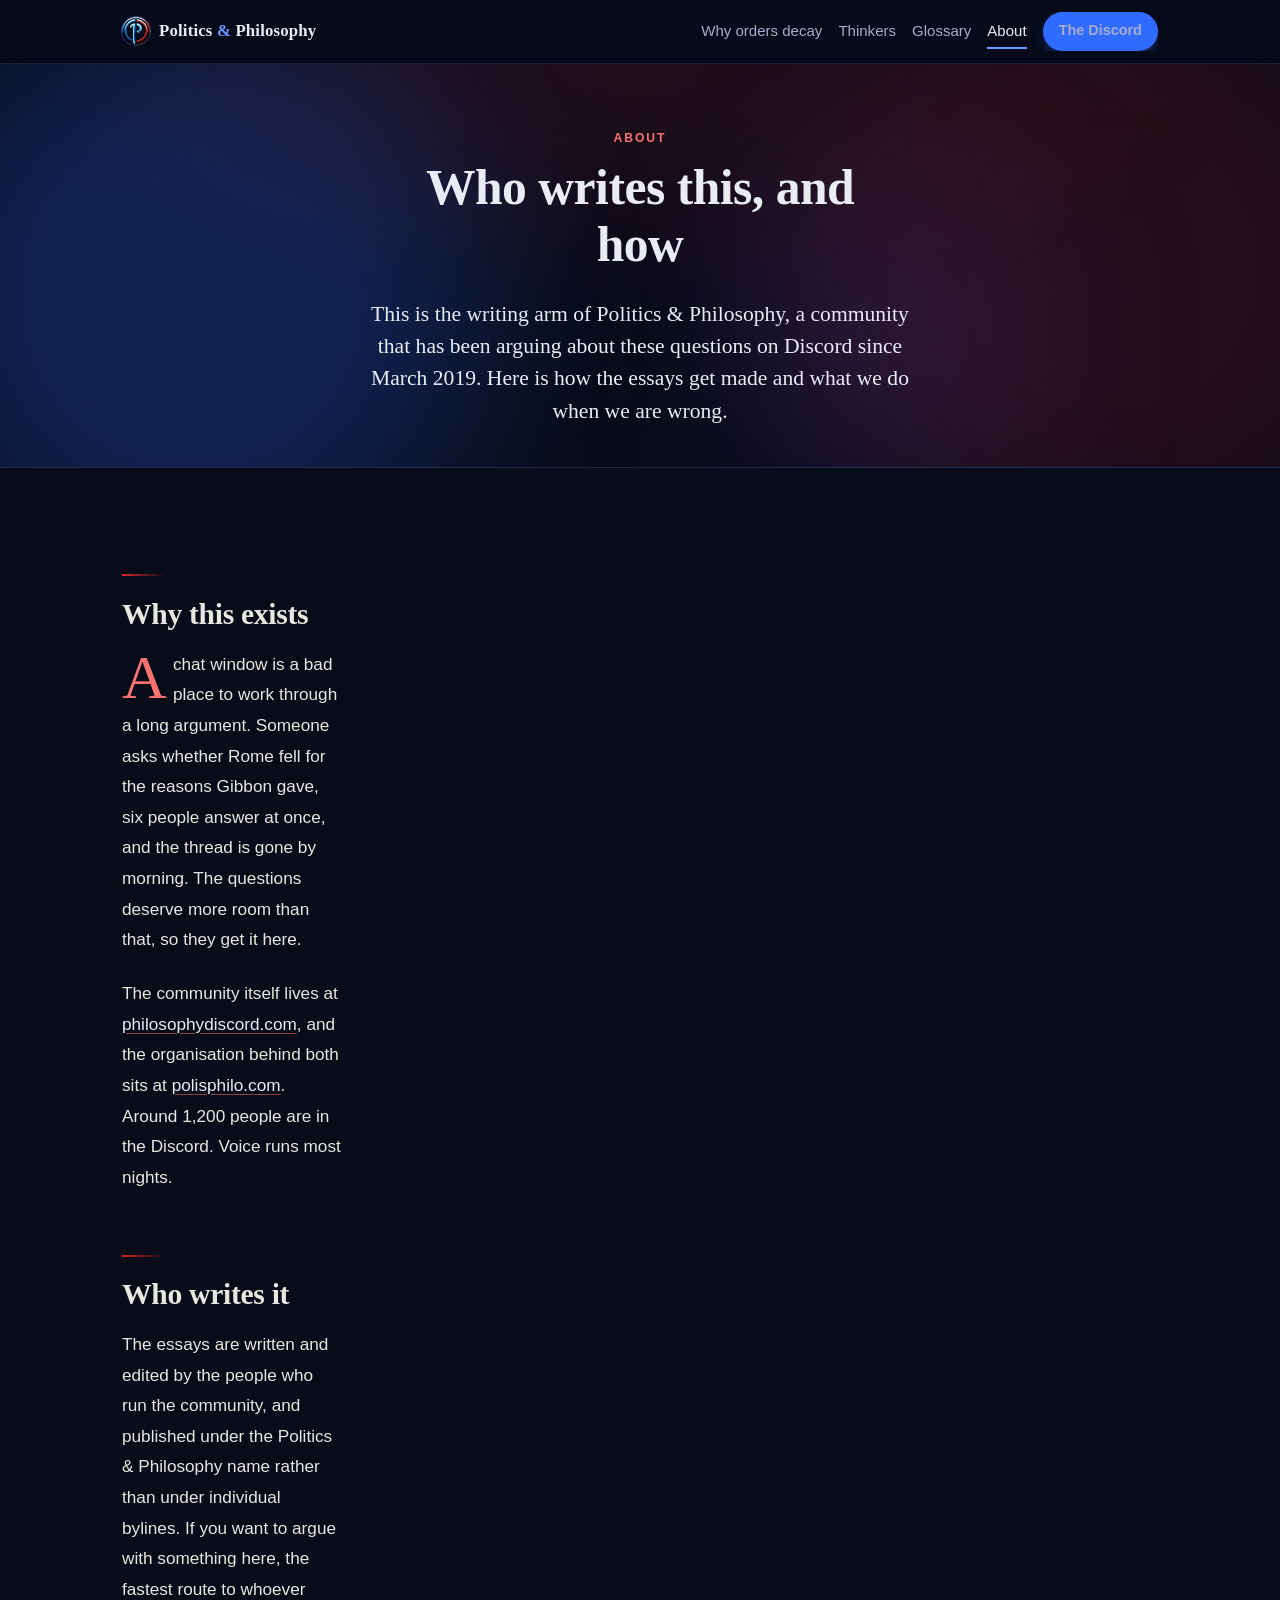
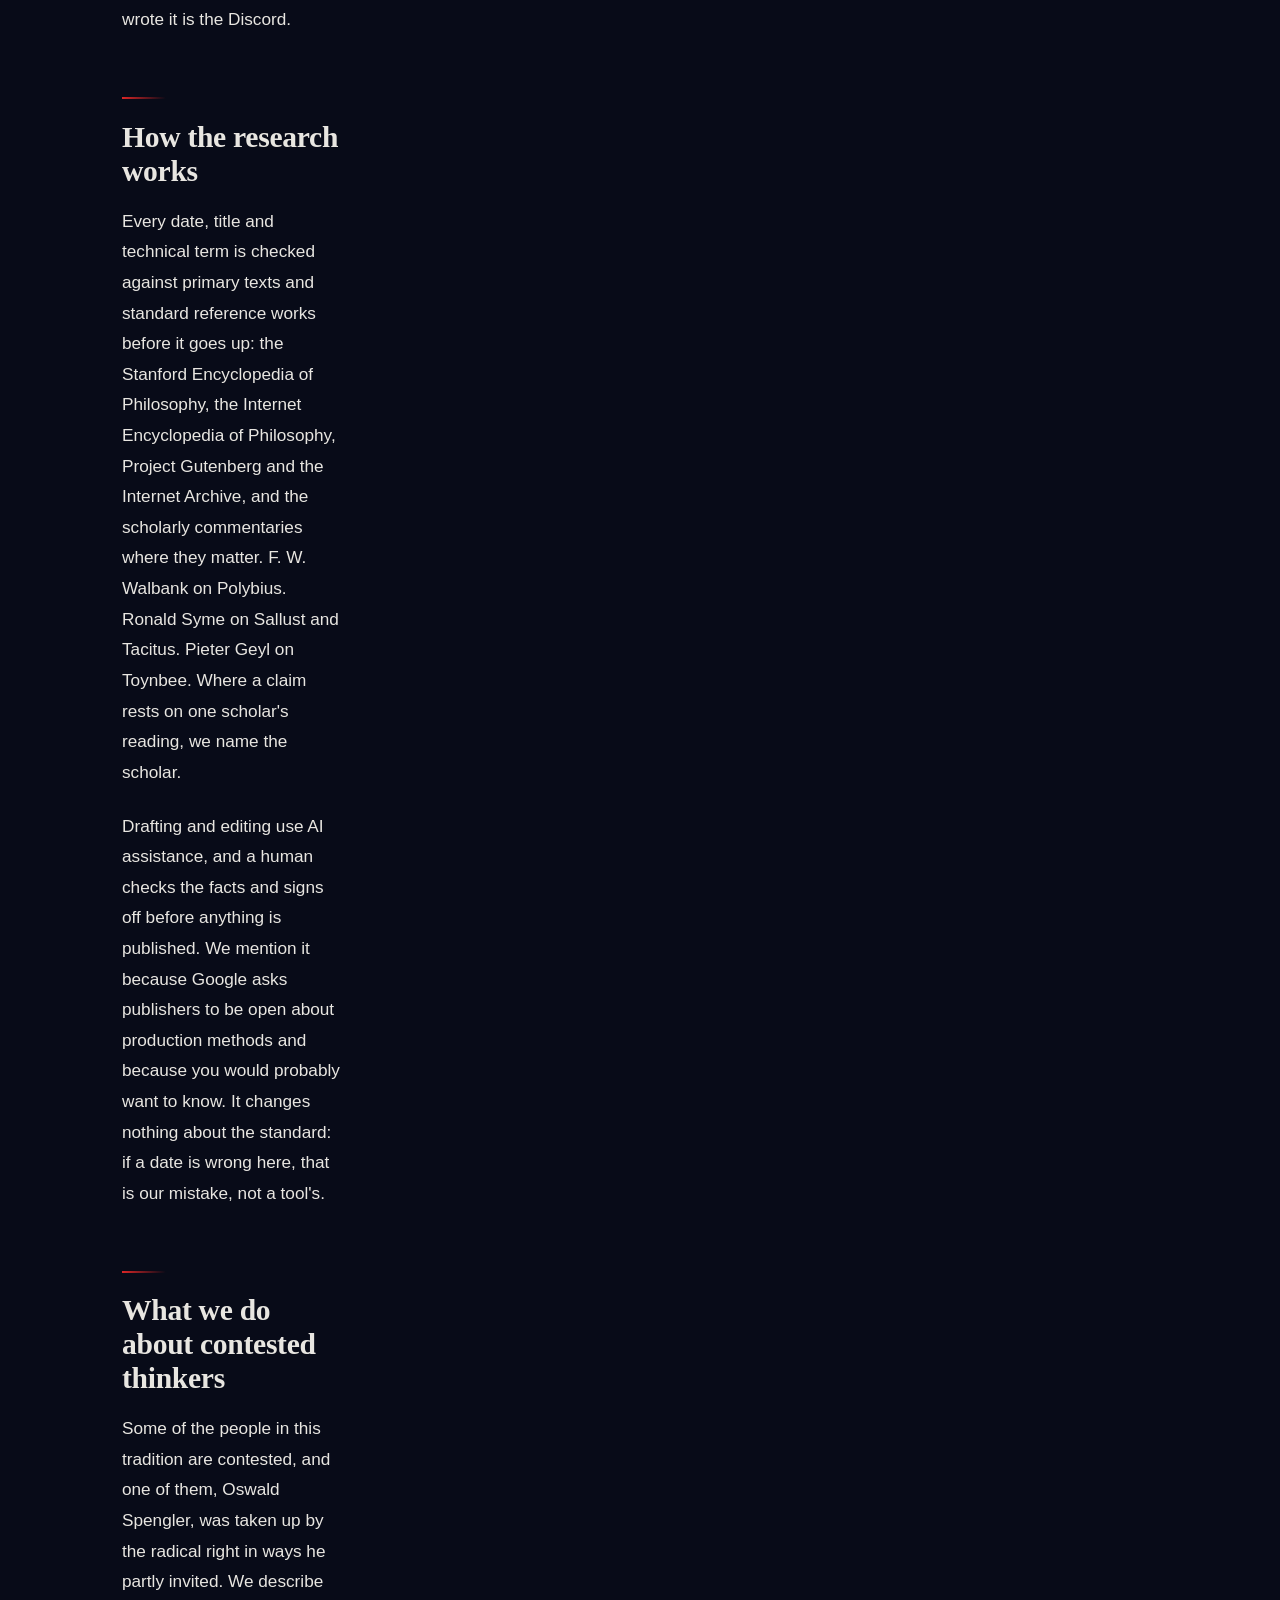
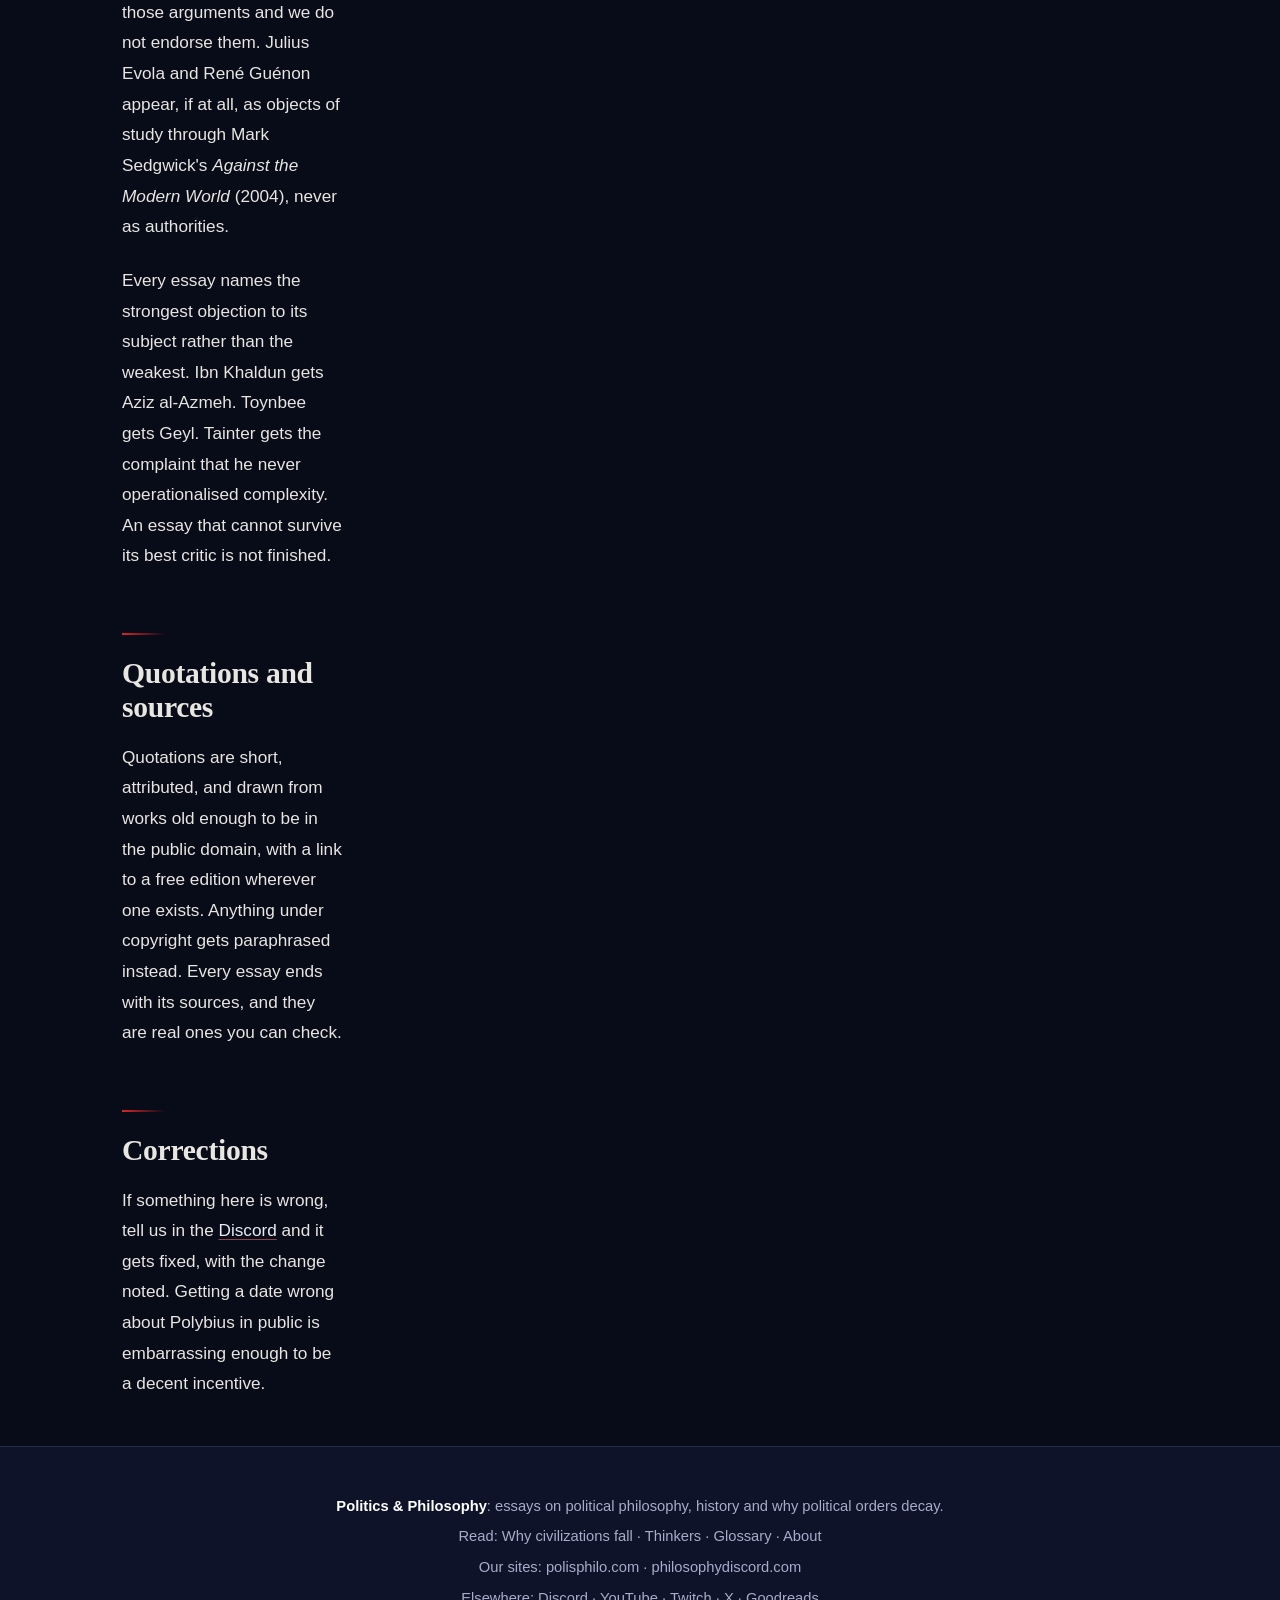
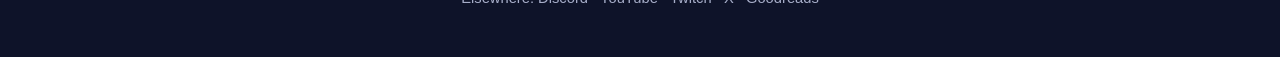
==== about/index.html @ 43c69aaf "The publication: essays on why political orders decay politicsphilosophy.com becomes the authority s" ====
<!doctype html>
<html lang="en">
<head>
<meta charset="utf-8">
<meta name="viewport" content="width=device-width, initial-scale=1">
<meta name="robots" content="index,follow,max-image-preview:large,max-snippet:-1">
<meta name="theme-color" content="#080b18">

<link rel="canonical" href="https://politicsphilosophy.com/about/">

<title>About Politics &amp; Philosophy</title>
<meta name="description" content="Who writes this, how the essays are researched and checked, and what we do when a thinker is contested. The publication arm of a Discord community running since 2019.">

<meta property="og:type" content="website">
<meta property="og:site_name" content="Politics &amp; Philosophy">
<meta property="og:url" content="https://politicsphilosophy.com/about/">
<meta property="og:title" content="About Politics &amp; Philosophy">
<meta property="og:description" content="Who writes this, how the essays are researched and checked, and what we do when a thinker is contested. The publication arm of a Discord community running since 2019.">
<meta property="og:image" content="https://politicsphilosophy.com/og.png">
<meta property="og:image:width" content="1200">
<meta property="og:image:height" content="630">
<meta name="twitter:card" content="summary_large_image">
<meta name="twitter:site" content="@polisphilo">
<meta name="twitter:title" content="About Politics &amp; Philosophy">
<meta name="twitter:description" content="Who writes this, how the essays are researched and checked, and what we do when a thinker is contested. The publication arm of a Discord community running since 2019.">
<meta name="twitter:image" content="https://politicsphilosophy.com/og.png">

<link rel="icon" href="/favicon.png" type="image/png">
<link rel="stylesheet" href="/style.css">
<script>document.documentElement.className += ' js';</script>
<script src="/app.js" defer></script>

<script type="application/ld+json">
{
 "@context": "https://schema.org",
 "@graph": [
  {
   "@type": "WebPage",
   "@id": "https://politicsphilosophy.com/about/#page",
   "headline": "About Politics &amp; Philosophy",
   "description": "Who writes this, how the essays are researched and checked, and what we do when a thinker is contested. The publication arm of a Discord community running since 2019.",
   "datePublished": "2026-08-13",
   "dateModified": "2026-08-13",
   "inLanguage": "en",
   "isPartOf": {
    "@id": "https://politicsphilosophy.com/#website"
   },
   "publisher": {
    "@id": "https://polisphilo.com/#org"
   },
   "author": {
    "@id": "https://polisphilo.com/#org"
   },
   "mainEntityOfPage": "https://politicsphilosophy.com/about/"
  },
  {
   "@type": "WebSite",
   "@id": "https://politicsphilosophy.com/#website",
   "name": "Politics & Philosophy",
   "url": "https://politicsphilosophy.com/",
   "inLanguage": "en",
   "publisher": {
    "@id": "https://polisphilo.com/#org"
   }
  }
 ]
}
</script>
</head>
<body>
<nav class="topbar">
  <div class="topbar-in">
    <a class="brand" href="/"><img src="/mark.png" alt="" width="28" height="28"> <span>Politics <em>&amp;</em> Philosophy</span></a>
    <div class="site-links">
      <a href="/why-civilizations-fall/">Why orders decay</a>
      <a href="/thinkers/">Thinkers</a>
      <a href="/glossary/">Glossary</a>
      <a href="/about/" aria-current="page">About</a>
      <a class="btn btn-sm" href="https://philosophydiscord.com/" rel="noopener">The Discord</a>
    </div>
  </div>
  <span class="progress"></span>
</nav>
<header class="masthead">
  <div class="aurora" aria-hidden="true"><i></i><i></i><i></i></div>
  <span class="kicker">About</span>
  <h1>Who writes this, and how</h1>
  <p class="standfirst">This is the writing arm of Politics &amp; Philosophy, a community that has been arguing about these questions on Discord since March 2019. Here is how the essays get made and what we do when we are wrong.</p>
</header>

<main>
  <div class="essay-wrap">
    <article class="prose">
      <h2 id="why">Why this exists</h2>
      <p>A chat window is a bad place to work through a long argument. Someone asks whether Rome fell for the
      reasons Gibbon gave, six people answer at once, and the thread is gone by morning. The questions deserve
      more room than that, so they get it here.</p>

      <p>The community itself lives at <a href="https://philosophydiscord.com/">philosophydiscord.com</a>, and
      the organisation behind both sits at <a href="https://polisphilo.com/">polisphilo.com</a>. Around 1,200
      people are in the Discord. Voice runs most nights.</p>

      <h2 id="who">Who writes it</h2>
      <p>The essays are written and edited by the people who run the community, and published under the
      Politics &amp; Philosophy name rather than under individual bylines. If you want to argue with something
      here, the fastest route to whoever wrote it is the Discord.</p>

      <h2 id="how">How the research works</h2>
      <p>Every date, title and technical term is checked against primary texts and standard reference works
      before it goes up: the Stanford Encyclopedia of Philosophy, the Internet Encyclopedia of Philosophy,
      Project Gutenberg and the Internet Archive, and the scholarly commentaries where they matter. F. W.
      Walbank on Polybius. Ronald Syme on Sallust and Tacitus. Pieter Geyl on Toynbee. Where a claim rests on
      one scholar's reading, we name the scholar.</p>

      <p>Drafting and editing use AI assistance, and a human checks the facts and signs off before anything is
      published. We mention it because Google asks publishers to be open about production methods and because
      you would probably want to know. It changes nothing about the standard: if a date is wrong here, that is
      our mistake, not a tool's.</p>

      <h2 id="standards">What we do about contested thinkers</h2>
      <p>Some of the people in this tradition are contested, and one of them, Oswald Spengler, was taken up by
      the radical right in ways he partly invited. We describe those arguments and we do not endorse them.
      Julius Evola and René Guénon appear, if at all, as objects of study through Mark Sedgwick's
      <em>Against the Modern World</em> (2004), never as authorities.</p>

      <p>Every essay names the strongest objection to its subject rather than the weakest. Ibn Khaldun gets
      Aziz al-Azmeh. Toynbee gets Geyl. Tainter gets the complaint that he never operationalised complexity.
      An essay that cannot survive its best critic is not finished.</p>

      <h2 id="quotes">Quotations and sources</h2>
      <p>Quotations are short, attributed, and drawn from works old enough to be in the public domain, with a
      link to a free edition wherever one exists. Anything under copyright gets paraphrased instead. Every
      essay ends with its sources, and they are real ones you can check.</p>

      <h2 id="corrections">Corrections</h2>
      <p>If something here is wrong, tell us in the <a href="https://discord.gg/RZgT4HBjCR" rel="noopener">Discord</a>
      and it gets fixed, with the change noted. Getting a date wrong about Polybius in public is embarrassing
      enough to be a decent incentive.</p>
    </article>
  </div>
</main>

<footer class="foot">
  <p><strong>Politics &amp; Philosophy</strong>: essays on political philosophy, history and why political orders decay.</p>
  <p>Read: <a href="/why-civilizations-fall/">Why civilizations fall</a> ·
     <a href="/thinkers/">Thinkers</a> ·
     <a href="/glossary/">Glossary</a> ·
     <a href="/about/">About</a></p>
  <p>Our sites: <a href="https://polisphilo.com/">polisphilo.com</a> ·
     <a href="https://philosophydiscord.com/">philosophydiscord.com</a></p>
  <p>Elsewhere: <a href="https://discord.gg/RZgT4HBjCR" rel="noopener">Discord</a> ·
     <a href="https://www.youtube.com/@polisphilo" rel="noopener">YouTube</a> ·
     <a href="https://www.twitch.tv/polisphilo" rel="noopener">Twitch</a> ·
     <a href="https://x.com/polisphilo" rel="noopener">X</a> ·
     <a href="https://www.goodreads.com/group/show/7275049-politics-philosophy-book-club" rel="noopener">Goodreads</a></p>
</footer>

</body>
</html>
---- style.css ----
/* Politics & Philosophy — polisphilo.com */

:root{
  --bg:#080b18; --bg2:#0b0e1a; --panel:#121734; --panel2:#0e1329; --ink:#e9ecf5; --muted:#a6adc8;
  --blue:#2f6bff; --blue2:#1e40af; --blue-lit:#6f9bff; --red:#dc2626; --red2:#a01818;
  --violet:#8b5cf6; --green:#22c55e;
  --line:#232a4d; --line2:#2e3766; --radius:14px; --max:1080px;
  --serif:"Iowan Old Style","Palatino Linotype",Palatino,Georgia,"Times New Roman",serif;
  --sans:-apple-system,BlinkMacSystemFont,"Segoe UI",Roboto,Helvetica,Arial,sans-serif;
  font-synthesis:none;
}
*{box-sizing:border-box}
html{scroll-behavior:smooth; scroll-padding-top:84px}
body{
  margin:0; background:var(--bg); color:var(--ink);
  font:16px/1.65 var(--sans); -webkit-font-smoothing:antialiased; overflow-x:hidden;
}
h1,h2,h3{line-height:1.15; letter-spacing:-.02em; margin:0 0 .5em}
h1,h2{font-family:var(--serif); letter-spacing:-.01em}
h1{font-size:clamp(2.4rem,6.4vw,4rem)}
h2{font-size:clamp(1.65rem,3.6vw,2.35rem); margin-bottom:.55em}
h3{font-size:1.15rem}
p{margin:0 0 1em}
a{color:var(--blue-lit); text-decoration:none}
a:hover{text-decoration:underline}
strong{color:#fff}
img{max-width:100%; height:auto}
::selection{background:rgba(47,107,255,.4); color:#fff}
:focus-visible{outline:2px solid var(--blue-lit); outline-offset:3px; border-radius:6px}

/* ---------- buttons ---------- */
.btn{
  position:relative; display:inline-block; background:var(--blue); color:#fff; font-weight:600;
  padding:.7em 1.3em; border-radius:999px; border:1px solid transparent; overflow:hidden;
  transition:transform .18s cubic-bezier(.2,.8,.3,1), background .18s, box-shadow .18s;
  box-shadow:0 6px 18px -8px rgba(47,107,255,.9);
}
.btn:hover{background:var(--blue2); text-decoration:none; transform:translateY(-2px); box-shadow:0 12px 26px -10px rgba(47,107,255,.95)}
.btn:active{transform:translateY(0)}
.btn::after{
  content:""; position:absolute; inset:0; pointer-events:none;
  background:linear-gradient(105deg,transparent 35%,rgba(255,255,255,.35) 50%,transparent 65%);
  transform:translateX(-120%);
}
.btn:hover::after{animation:sweep .7s ease}
@keyframes sweep{to{transform:translateX(120%)}}
.btn-lg{padding:.9em 1.9em; font-size:1.05rem}
.btn-sm{padding:.45em 1.05em; font-size:.9rem}
.btn-ghost{background:transparent; border-color:var(--line2); color:var(--ink); box-shadow:none}
.btn-ghost:hover{background:rgba(47,107,255,.12); border-color:var(--blue); box-shadow:none}

.invite{font-family:ui-monospace,SFMono-Regular,Menlo,monospace; font-size:.95em; border-bottom:1px dashed rgba(111,155,255,.5)}
.invite:hover{text-decoration:none; border-bottom-style:solid}

/* ---------- top bar ---------- */
.topbar{
  position:sticky; top:0; z-index:60; background:rgba(8,11,24,.72);
  backdrop-filter:saturate(160%) blur(14px); -webkit-backdrop-filter:saturate(160%) blur(14px);
  border-bottom:1px solid rgba(35,42,77,.7);
}
.topbar-in{max-width:var(--max); margin:0 auto; padding:12px 22px; display:flex; align-items:center; gap:18px; justify-content:space-between}
.brand{display:inline-flex; align-items:center; gap:9px; font-weight:700; color:var(--ink); font-family:var(--serif); font-size:1.05rem; letter-spacing:.01em; white-space:nowrap}
.brand:hover{text-decoration:none}
.brand img{border-radius:50%; box-shadow:0 0 0 1px rgba(111,155,255,.35)}
.brand em{font-style:normal; color:var(--blue-lit)}
.site-links{display:flex; gap:16px; align-items:center; font-size:.94rem; overflow-x:auto; scrollbar-width:none}
.site-links::-webkit-scrollbar{display:none}
.site-links > *{flex:0 0 auto}
.site-links a{color:var(--muted); white-space:nowrap; position:relative}
.site-links a:not(.btn):after{
  content:""; position:absolute; left:0; right:0; bottom:-5px; height:1.5px; background:var(--blue-lit);
  transform:scaleX(0); transform-origin:left; transition:transform .22s ease;
}
.site-links a:not(.btn):hover{color:var(--ink); text-decoration:none}
.site-links a:not(.btn):hover:after,.site-links a[aria-current]:after{transform:scaleX(1)}
.site-links a[aria-current]{color:var(--ink)}
.progress{position:absolute; left:0; bottom:-1px; height:2px; width:0; background:linear-gradient(90deg,var(--blue),var(--violet)); transition:width .1s linear}

/* ---------- hero ---------- */
.hero{position:relative; isolation:isolate; overflow:hidden; border-bottom:1px solid var(--line)}
.hero::before{
  content:""; position:absolute; inset:0; z-index:-2;
  background:linear-gradient(rgba(8,11,24,.82),rgba(8,11,24,.95)), url('/hero-bg.jpg') center 32%/cover no-repeat, var(--panel2);
}
.hero::after{
  content:""; position:absolute; inset:0; z-index:-1; pointer-events:none;
  background:
    radial-gradient(60% 50% at 50% 0%, rgba(47,107,255,.18), transparent 70%),
    linear-gradient(transparent 60%, var(--bg));
}
.aurora{position:absolute; inset:0; z-index:-1; overflow:hidden; pointer-events:none}
.aurora i{
  position:absolute; display:block; width:46vw; height:46vw; max-width:640px; max-height:640px;
  border-radius:50%; filter:blur(90px); opacity:.5; will-change:transform;
}
.aurora i:nth-child(1){background:rgba(47,107,255,.5); top:-16%; left:-8%; animation:drift1 22s ease-in-out infinite alternate}
.aurora i:nth-child(2){background:rgba(220,38,38,.28); bottom:-24%; right:-10%; animation:drift2 26s ease-in-out infinite alternate}
.aurora i:nth-child(3){background:rgba(139,92,246,.28); top:24%; right:18%; width:26vw; height:26vw; animation:drift3 19s ease-in-out infinite alternate}
@keyframes drift1{to{transform:translate3d(14vw,8vh,0) scale(1.15)}}
@keyframes drift2{to{transform:translate3d(-12vw,-9vh,0) scale(1.2)}}
@keyframes drift3{to{transform:translate3d(-8vw,10vh,0) scale(.85)}}

.hero-inner{position:relative; max-width:var(--max); margin:0 auto; padding:76px 22px 68px; text-align:center}
.eyebrow{
  display:inline-flex; align-items:center; gap:9px; font-size:.78rem; font-weight:700; letter-spacing:.14em;
  text-transform:uppercase; color:var(--muted); background:rgba(18,23,52,.7); border:1px solid var(--line2);
  padding:.5em 1em; border-radius:999px; margin-bottom:22px;
}
.eyebrow .dot{width:8px; height:8px; border-radius:50%; background:var(--green); box-shadow:0 0 0 0 rgba(34,197,94,.6); animation:pulse 2.4s infinite}
@keyframes pulse{70%{box-shadow:0 0 0 9px rgba(34,197,94,0)} 100%{box-shadow:0 0 0 0 rgba(34,197,94,0)}}
h1 .grad{
  background:linear-gradient(100deg,#6f9bff,#a78bfa 55%,#6f9bff);
  -webkit-background-clip:text; background-clip:text; color:transparent;
}
.lede{font-size:clamp(1.05rem,2.1vw,1.3rem); color:var(--muted); max-width:58ch; margin:0 auto 1.5em}
.lede strong{color:#fff}
.cta-row{display:flex; gap:12px; justify-content:center; flex-wrap:wrap}
.microcopy{margin-top:18px; color:var(--muted); font-size:.9rem}

/* rotating topic */
.rot{display:inline-grid; vertical-align:bottom; text-align:left}
.rot span{grid-area:1/1; color:#fff; font-weight:600; opacity:0; transform:translateY(.45em); transition:opacity .4s, transform .4s}
/* until the script takes over (no JS, or reduced motion) the first word stands in as static text */
.rot:not(.live) span:first-child,.rot span.on{opacity:1; transform:none}
.rot span.out{opacity:0; transform:translateY(-.45em)}

/* stats */
.stats{display:flex; flex-wrap:wrap; justify-content:center; gap:10px; margin:30px auto 0; max-width:760px}
.stat{
  flex:1 1 150px; background:rgba(18,23,52,.55); border:1px solid var(--line); border-radius:var(--radius);
  padding:14px 16px; backdrop-filter:blur(6px); transition:border-color .2s, transform .2s;
}
.stat:hover{border-color:var(--line2); transform:translateY(-2px)}
.stat b{display:block; font-family:var(--serif); font-size:1.6rem; line-height:1.1; color:#fff}
.stat span{font-size:.82rem; color:var(--muted); letter-spacing:.02em}

/* ---------- keyword ticker ---------- */
.ticker{border-bottom:1px solid var(--line); background:var(--panel2); overflow:hidden; -webkit-mask-image:linear-gradient(90deg,transparent,#000 8%,#000 92%,transparent); mask-image:linear-gradient(90deg,transparent,#000 8%,#000 92%,transparent)}
.ticker-track{display:flex; width:max-content; animation:marquee 42s linear infinite}
.ticker:hover .ticker-track{animation-play-state:paused}
.ticker-track ul{display:flex; gap:28px; list-style:none; margin:0; padding:12px 14px}
.ticker-track li{color:var(--muted); font-size:.86rem; letter-spacing:.06em; text-transform:uppercase; white-space:nowrap}
.ticker-track li::before{content:"◆"; color:var(--blue); margin-right:10px; font-size:.6em; vertical-align:middle}
@keyframes marquee{to{transform:translateX(-50%)}}

/* ---------- bands ---------- */
.band{position:relative; max-width:var(--max); margin:0 auto; padding:72px 22px}
.band.alt{background:var(--panel2); max-width:none; border-block:1px solid var(--line)}
.band.alt > *{max-width:var(--max); margin-left:auto; margin-right:auto}
.band p{color:var(--muted); max-width:68ch}
.band p strong{color:#fff}
.band-head{max-width:64ch}
.kicker{display:block; font-size:.76rem; font-weight:700; letter-spacing:.16em; text-transform:uppercase; color:var(--blue-lit); margin-bottom:.9em}
.lead-sm{font-size:1.05rem}

/* ---------- cards ---------- */
.grid{display:grid; grid-template-columns:repeat(auto-fit,minmax(240px,1fr)); gap:16px; margin-top:8px}
@media (min-width:860px){.grid{grid-template-columns:repeat(3,minmax(0,1fr))}}
.card{
  position:relative; background:var(--panel); border:1px solid var(--line); border-radius:var(--radius);
  padding:20px; overflow:hidden; transition:transform .25s cubic-bezier(.2,.8,.3,1), border-color .25s;
}
.card::before{
  content:""; position:absolute; inset:0; opacity:0; transition:opacity .3s; pointer-events:none;
  background:radial-gradient(340px circle at var(--mx,50%) var(--my,0%), rgba(47,107,255,.16), transparent 62%);
}
.card:hover{transform:translateY(-4px); border-color:var(--line2)}
.card:hover::before{opacity:1}
.card h3{margin-bottom:.3em}
.card h3 a{color:#fff}
.card p{margin:0; font-size:.95rem; color:var(--muted)}
.card .ic{font-size:1.3rem; display:block; margin-bottom:.4em; filter:saturate(1.1)}

/* ---------- checks ---------- */
.checks{list-style:none; padding:0; margin:0 0 1.6em; max-width:80ch}
.checks li{position:relative; padding:12px 0 12px 36px; color:var(--muted); border-bottom:1px solid var(--line)}
.checks li:before{
  content:"✓"; position:absolute; left:0; top:10px; color:var(--green); font-weight:700;
  width:22px; height:22px; line-height:22px; text-align:center; font-size:.8rem;
  border-radius:50%; background:rgba(34,197,94,.12); border:1px solid rgba(34,197,94,.3);
}
.checks strong{color:#fff}

/* ---------- room commands ---------- */
.split{display:grid; grid-template-columns:minmax(0,1fr) minmax(0,1.05fr); gap:44px; align-items:center}
.split.tight{grid-template-columns:minmax(0,1.3fr) minmax(0,1fr); gap:40px}

/* pull quote */
.quote{
  position:relative; margin:0; padding:30px 28px 24px; border-radius:var(--radius);
  background:linear-gradient(180deg,rgba(18,23,52,.75),rgba(11,14,26,.75));
  border:1px solid var(--line); border-left:3px solid var(--blue);
}
.quote::before{
  content:"\201C"; position:absolute; top:-6px; left:14px; font-family:var(--serif);
  font-size:5rem; line-height:1; color:rgba(111,155,255,.22);
}
.quote blockquote{margin:0 0 .7em; font-family:var(--serif); font-size:1.24rem; line-height:1.45; color:#fff}
.quote figcaption{font-size:.88rem; color:var(--muted)}
.quote cite{font-style:italic}
.feature{display:flex; gap:14px; align-items:flex-start; margin-bottom:18px}
.feature img{width:44px; height:44px; border-radius:50%; flex:none}
.feature h3{font-size:1rem; margin:0 0 .15em; color:var(--blue-lit)}
.feature p{margin:0; font-size:.93rem; color:var(--muted)}

.panel{
  background:linear-gradient(180deg,rgba(18,23,52,.6),rgba(8,11,24,.6));
  border:1px solid var(--line2); border-radius:22px; padding:22px;
  box-shadow:0 30px 70px -40px rgba(47,107,255,.6);
}
.chipgrid{display:grid; grid-template-columns:repeat(3,minmax(0,1fr)); gap:12px}
.chip{
  display:flex; align-items:center; gap:10px; padding:14px 14px; border-radius:12px; font-weight:600;
  color:#fff; font-size:.98rem; background:linear-gradient(180deg,#2c56d8,#1e3fae); border:1px solid rgba(255,255,255,.08);
  box-shadow:0 10px 22px -14px rgba(0,0,0,.9); transition:transform .2s cubic-bezier(.2,.8,.3,1), box-shadow .2s, filter .2s;
}
.chip.hot{background:linear-gradient(180deg,#cf2b2b,#951616)}
.chip:hover{transform:translateY(-3px) scale(1.02); filter:brightness(1.12); box-shadow:0 16px 30px -16px rgba(0,0,0,1)}
.chip .g{font-size:1.15rem; line-height:1}
.chip .s{opacity:.55; font-weight:400}

/* ---------- forum threads ---------- */
.threads{list-style:none; margin:26px 0 0; padding:0; display:grid; gap:12px}
.thread{
  display:flex; gap:16px; align-items:center; background:rgba(18,23,52,.5); border:1px solid var(--line);
  border-radius:var(--radius); padding:16px 18px; transition:transform .22s cubic-bezier(.2,.8,.3,1), border-color .22s, background .22s;
}
.thread:hover{transform:translateX(5px); border-color:rgba(139,92,246,.55); background:rgba(24,20,56,.6)}
.thread img{width:56px; height:56px; border-radius:50%; flex:none}
.thread .tag{
  display:inline-block; font-size:.7rem; letter-spacing:.06em; text-transform:uppercase; color:#c4b5fd;
  background:rgba(139,92,246,.14); border:1px solid rgba(139,92,246,.34); padding:.25em .7em; border-radius:999px; margin-bottom:.45em;
}
.thread h3{font-family:var(--serif); font-size:1.12rem; margin:0 0 .2em; color:#fff; font-weight:600}
.thread p{margin:0; font-size:.9rem; color:var(--muted)}
.forum-cta{
  display:flex; flex-wrap:wrap; gap:16px; align-items:center; justify-content:space-between;
  margin-top:16px; padding:18px 20px; border-radius:var(--radius);
  background:linear-gradient(100deg,rgba(139,92,246,.16),rgba(47,107,255,.12)); border:1px solid rgba(139,92,246,.3);
}
.forum-cta p{margin:0; color:var(--ink); font-weight:600}
.forum-cta small{display:block; font-weight:400; color:var(--muted)}

/* ---------- widget ---------- */
.widget-wrap{display:flex; justify-content:center; min-height:500px; margin:1.5rem 0}
.widget-wrap iframe{max-width:100%; border:0; border-radius:16px; box-shadow:0 30px 70px -40px rgba(47,107,255,.8)}

/* ---------- server directory ---------- */
.servers{list-style:none; counter-reset:s; padding:0; margin:10px 0 0}
.server{
  counter-increment:s; display:flex; gap:16px; align-items:center; justify-content:space-between;
  background:var(--panel); border:1px solid var(--line); border-radius:var(--radius);
  padding:18px 20px; margin-bottom:12px;
}
.server::before{content:counter(s); font-weight:700; color:var(--muted); min-width:1.4em; font-family:var(--serif)}
.server > div{flex:1 1 auto}
.server.featured{border-color:var(--blue); box-shadow:0 0 0 1px rgba(47,107,255,.35), 0 24px 60px -40px rgba(47,107,255,.9)}
.server h3{margin:0 0 .2em}
.server p{margin:0; font-size:.92rem; color:var(--muted)}
.tag{background:var(--blue); color:#fff; font-size:.7rem; padding:.2em .6em; border-radius:999px; vertical-align:middle; margin-left:6px}

/* ---------- faq ---------- */
details{border:1px solid var(--line); border-radius:12px; padding:0 18px; margin-bottom:10px; background:var(--panel); transition:border-color .2s, background .2s}
details:hover{border-color:var(--line2)}
details[open]{background:rgba(18,23,52,.85); border-color:rgba(47,107,255,.45)}
summary{cursor:pointer; font-weight:600; padding:15px 0; list-style:none; display:flex; gap:12px; align-items:baseline}
summary::-webkit-details-marker{display:none}
summary:before{content:"+"; color:var(--blue-lit); font-weight:700; transition:transform .2s; display:inline-block}
details[open] summary:before{content:"+"; transform:rotate(45deg)}
details p{color:var(--muted); margin:0 0 15px}

/* ---------- footer ---------- */
.foot{border-top:1px solid var(--line); background:var(--panel2); text-align:center; padding:40px 22px; color:var(--muted); font-size:.92rem}
.foot p{margin:.45em 0}
.foot a{color:var(--muted)}
.foot a:hover{color:var(--ink)}
.foot .invite{color:var(--blue-lit)}

/* ---------- article pages ---------- */
.page-hero .hero-inner{padding:44px 22px 50px}
.page-hero h1{font-size:clamp(1.9rem,4.4vw,2.7rem)}
.article{max-width:760px; margin:0 auto; padding:48px 22px 20px}
.article p{color:var(--muted)}
.article p strong{color:#fff}
.article h2{margin-top:1.8em; font-size:clamp(1.4rem,3vw,1.9rem)}
.article h3{margin-top:1.3em}
.article ul,.article ol{color:var(--muted); padding-left:1.3em; margin:0 0 1.2em}
.article li{margin-bottom:.55em}
.article blockquote{border-left:3px solid var(--blue); margin:1.4em 0; padding:.4em 0 .4em 20px; font-style:italic; color:var(--ink)}
.article blockquote p{color:var(--ink); margin:0}

/* ---------- scroll reveal (only when JS is on) ---------- */
.js [data-reveal]{opacity:0; transform:translateY(20px); transition:opacity .7s cubic-bezier(.2,.8,.3,1), transform .7s cubic-bezier(.2,.8,.3,1); transition-delay:var(--d,0ms)}
.js [data-reveal].in{opacity:1; transform:none}

/* ---------- responsive ---------- */
@media (max-width:900px){
  .split{grid-template-columns:1fr; gap:32px}
}
@media (max-width:640px){
  .hero-inner{padding:56px 20px 54px}
  .band{padding:56px 20px}
  .chipgrid{grid-template-columns:repeat(2,minmax(0,1fr)); gap:10px}
  .chip{font-size:.92rem; padding:12px 12px}
  .thread{gap:13px; padding:14px}
  .thread img{width:46px; height:46px}
  .stat b{font-size:1.4rem}
  .server{flex-wrap:wrap}
  .topbar-in{padding:10px 16px; gap:12px}
  .brand span{display:none}
  /* keep the Join CTA pinned while the rest of the nav scrolls sideways */
  .site-links{padding-right:2px}
  .site-links .btn{position:sticky; right:0; margin-left:4px; box-shadow:-14px 0 14px 6px rgba(8,11,24,.92)}
}

@media (prefers-reduced-motion:reduce){
  html{scroll-behavior:auto}
  *,*::before,*::after{animation-duration:.001ms !important; animation-iteration-count:1 !important; transition-duration:.001ms !important}
  .js [data-reveal]{opacity:1; transform:none}
  .ticker-track{animation:none}
}
/* ============================================================
   EDITORIAL LAYER — politicsphilosophy.com
   Appended to the shared Politics & Philosophy base stylesheet.
   The base supplies: tokens, topbar, buttons, cards, reveal,
   aurora, footer. This adds the reading experience.
   ============================================================ */

:root{
  --accent:#dc2626;              /* the publication runs on the red half of the mark */
  --accent-lit:#f87171;
  --paper:#e8e6e1;               /* warm ink for long-form body text */
  --measure:34rem;
}

/* ---------- article shell ---------- */
.masthead{
  position:relative; padding:64px 22px 40px; text-align:center; border-bottom:1px solid var(--line);
  background:radial-gradient(70% 90% at 50% 0%, rgba(220,38,38,.12), transparent 70%);
}
.masthead .kicker{color:var(--accent-lit)}
.masthead h1{max-width:20ch; margin-inline:auto; font-size:clamp(2rem,4.6vw,3.1rem)}
.byline{
  display:flex; flex-wrap:wrap; gap:8px 18px; justify-content:center; align-items:center;
  color:var(--muted); font-size:.88rem; margin-top:18px;
}
.byline .sep{opacity:.4}
.standfirst{
  max-width:52ch; margin:22px auto 0; font-family:var(--serif); font-size:clamp(1.1rem,2.2vw,1.35rem);
  line-height:1.5; color:var(--ink);
}

.essay-wrap{display:grid; grid-template-columns:minmax(0,1fr); gap:0; max-width:var(--max); margin:0 auto; padding:0 22px}
@media (min-width:1040px){
  .essay-wrap{grid-template-columns:220px minmax(0,1fr); gap:56px; padding-right:44px}
}

/* ---------- table of contents ---------- */
.toc{display:none}
@media (min-width:1040px){
  .toc{
    display:block; position:sticky; top:96px; align-self:start; max-height:calc(100vh - 140px);
    overflow-y:auto; padding:44px 0 0; font-size:.88rem; scrollbar-width:thin;
  }
  .toc h2{font-family:var(--sans); font-size:.72rem; letter-spacing:.16em; text-transform:uppercase; color:var(--muted); margin-bottom:1.1em}
  .toc ol{list-style:none; margin:0; padding:0; border-left:1px solid var(--line)}
  .toc li{margin:0}
  .toc a{
    display:block; padding:7px 0 7px 16px; margin-left:-1px; color:var(--muted);
    border-left:1px solid transparent; transition:color .2s, border-color .2s;
  }
  .toc a:hover{color:var(--ink); text-decoration:none}
  .toc a.here{color:var(--accent-lit); border-left-color:var(--accent)}
}

/* ---------- long-form prose ---------- */
.prose{max-width:var(--measure); padding:44px 0 24px; font-size:1.075rem; line-height:1.78; color:var(--paper)}
.prose > p{margin:0 0 1.35em}
.prose strong{color:#fff}
.prose a{color:var(--ink); text-decoration:underline; text-decoration-color:rgba(248,113,113,.55); text-underline-offset:3px; text-decoration-thickness:1px}
.prose a:hover{text-decoration-color:var(--accent-lit)}
.prose h2{
  font-size:clamp(1.4rem,2.8vw,1.85rem); margin:2.1em 0 .6em; scroll-margin-top:96px;
}
.prose h2::before{
  content:""; display:block; width:44px; height:2px; margin-bottom:.7em;
  background:linear-gradient(90deg,var(--accent),transparent);
}
.prose h3{font-size:1.16rem; margin:1.8em 0 .4em; color:#fff}
.prose > p:first-of-type::first-letter{
  float:left; font-family:var(--serif); font-size:3.6em; line-height:.82; padding:.06em .1em 0 0;
  color:var(--accent-lit);
}
.prose ul,.prose ol{margin:0 0 1.4em; padding-left:1.3em}
.prose li{margin-bottom:.6em}
.prose blockquote{
  margin:1.7em 0; padding:.2em 0 .2em 22px; border-left:2px solid var(--accent);
  font-family:var(--serif); font-size:1.15em; line-height:1.5; color:#fff;
}
.prose blockquote p{margin:0 0 .4em}
.prose blockquote cite{display:block; font-family:var(--sans); font-size:.82rem; font-style:normal; color:var(--muted)}
.prose hr{border:0; height:1px; background:var(--line); margin:2.4em 0}

/* a term being defined, e.g. asabiyyah */
.term{font-style:italic; color:#fff; border-bottom:1px dotted rgba(248,113,113,.5)}

/* aside that sits beside the text on wide screens */
.aside{
  margin:1.8em 0; padding:18px 20px; border-radius:var(--radius); font-size:.95rem;
  background:rgba(18,23,52,.55); border:1px solid var(--line); color:var(--muted);
}
.aside h4{margin:0 0 .4em; font-family:var(--sans); font-size:.72rem; letter-spacing:.14em; text-transform:uppercase; color:var(--accent-lit)}
.aside p:last-child{margin-bottom:0}

/* the objection block: every thinker essay carries one */
.objection{border-color:rgba(220,38,38,.35); background:rgba(38,16,20,.5)}

/* ---------- reading progress ---------- */
.readbar{position:fixed; left:0; top:0; height:2px; width:0; background:var(--accent); z-index:70; transition:width .1s linear}

/* ---------- article footer ---------- */
.sources{margin:2.6em 0 0; padding:22px 0 0; border-top:1px solid var(--line); font-size:.92rem; color:var(--muted)}
.sources h2{font-family:var(--sans); font-size:.74rem; letter-spacing:.16em; text-transform:uppercase; margin-bottom:1em}
.sources h2::before{display:none}
.sources ol{padding-left:1.2em; margin:0}
.sources li{margin-bottom:.55em}

.next-read{
  display:grid; gap:14px; margin:36px 0 0; padding:24px 0 0; border-top:1px solid var(--line);
  grid-template-columns:repeat(auto-fit,minmax(240px,1fr));
}

/* ---------- essay index cards ---------- */
.essays{display:grid; gap:14px; grid-template-columns:repeat(auto-fit,minmax(280px,1fr)); margin-top:10px}
.essay{
  position:relative; display:flex; flex-direction:column; gap:8px; padding:22px;
  background:var(--panel); border:1px solid var(--line); border-radius:var(--radius);
  transition:transform .25s cubic-bezier(.2,.8,.3,1), border-color .25s;
}
.essay:hover{transform:translateY(-4px); border-color:rgba(220,38,38,.45)}
.essay .era{font-size:.7rem; letter-spacing:.12em; text-transform:uppercase; color:var(--accent-lit)}
.essay h3{margin:0; font-size:1.12rem}
.essay h3 a{color:#fff}
.essay h3 a::after{content:""; position:absolute; inset:0}
.essay p{margin:0; font-size:.93rem; color:var(--muted)}
.essay .who{margin-top:auto; padding-top:10px; font-size:.83rem; color:var(--muted); border-top:1px solid var(--line)}

/* ---------- the timeline on the pillar page ---------- */
.timeline{list-style:none; margin:28px 0 0; padding:0 0 0 26px; border-left:1px solid var(--line)}
.timeline li{position:relative; padding:0 0 26px 8px}
.timeline li::before{
  content:""; position:absolute; left:-31px; top:7px; width:9px; height:9px; border-radius:50%;
  background:var(--bg); border:2px solid var(--accent);
}
.timeline .when{display:block; font-size:.78rem; letter-spacing:.1em; text-transform:uppercase; color:var(--muted); margin-bottom:.2em}
.timeline h3{margin:0 0 .25em; font-size:1.05rem}
.timeline p{margin:0; font-size:.93rem; color:var(--muted); max-width:60ch}

/* ---------- glossary ---------- */
.glossary{margin:24px 0 0}
.glossary dt{font-family:var(--serif); font-size:1.1rem; color:#fff; margin-top:1.4em}
.glossary dt span{font-family:var(--sans); font-size:.75rem; letter-spacing:.1em; text-transform:uppercase; color:var(--accent-lit); margin-left:10px}
.glossary dd{margin:.3em 0 0; color:var(--muted); max-width:70ch}

@media (max-width:640px){
  .prose{font-size:1.02rem; padding-top:32px}
  .masthead{padding:44px 20px 32px}
}

@media (min-width:1040px){ .prose{margin-inline:auto} }
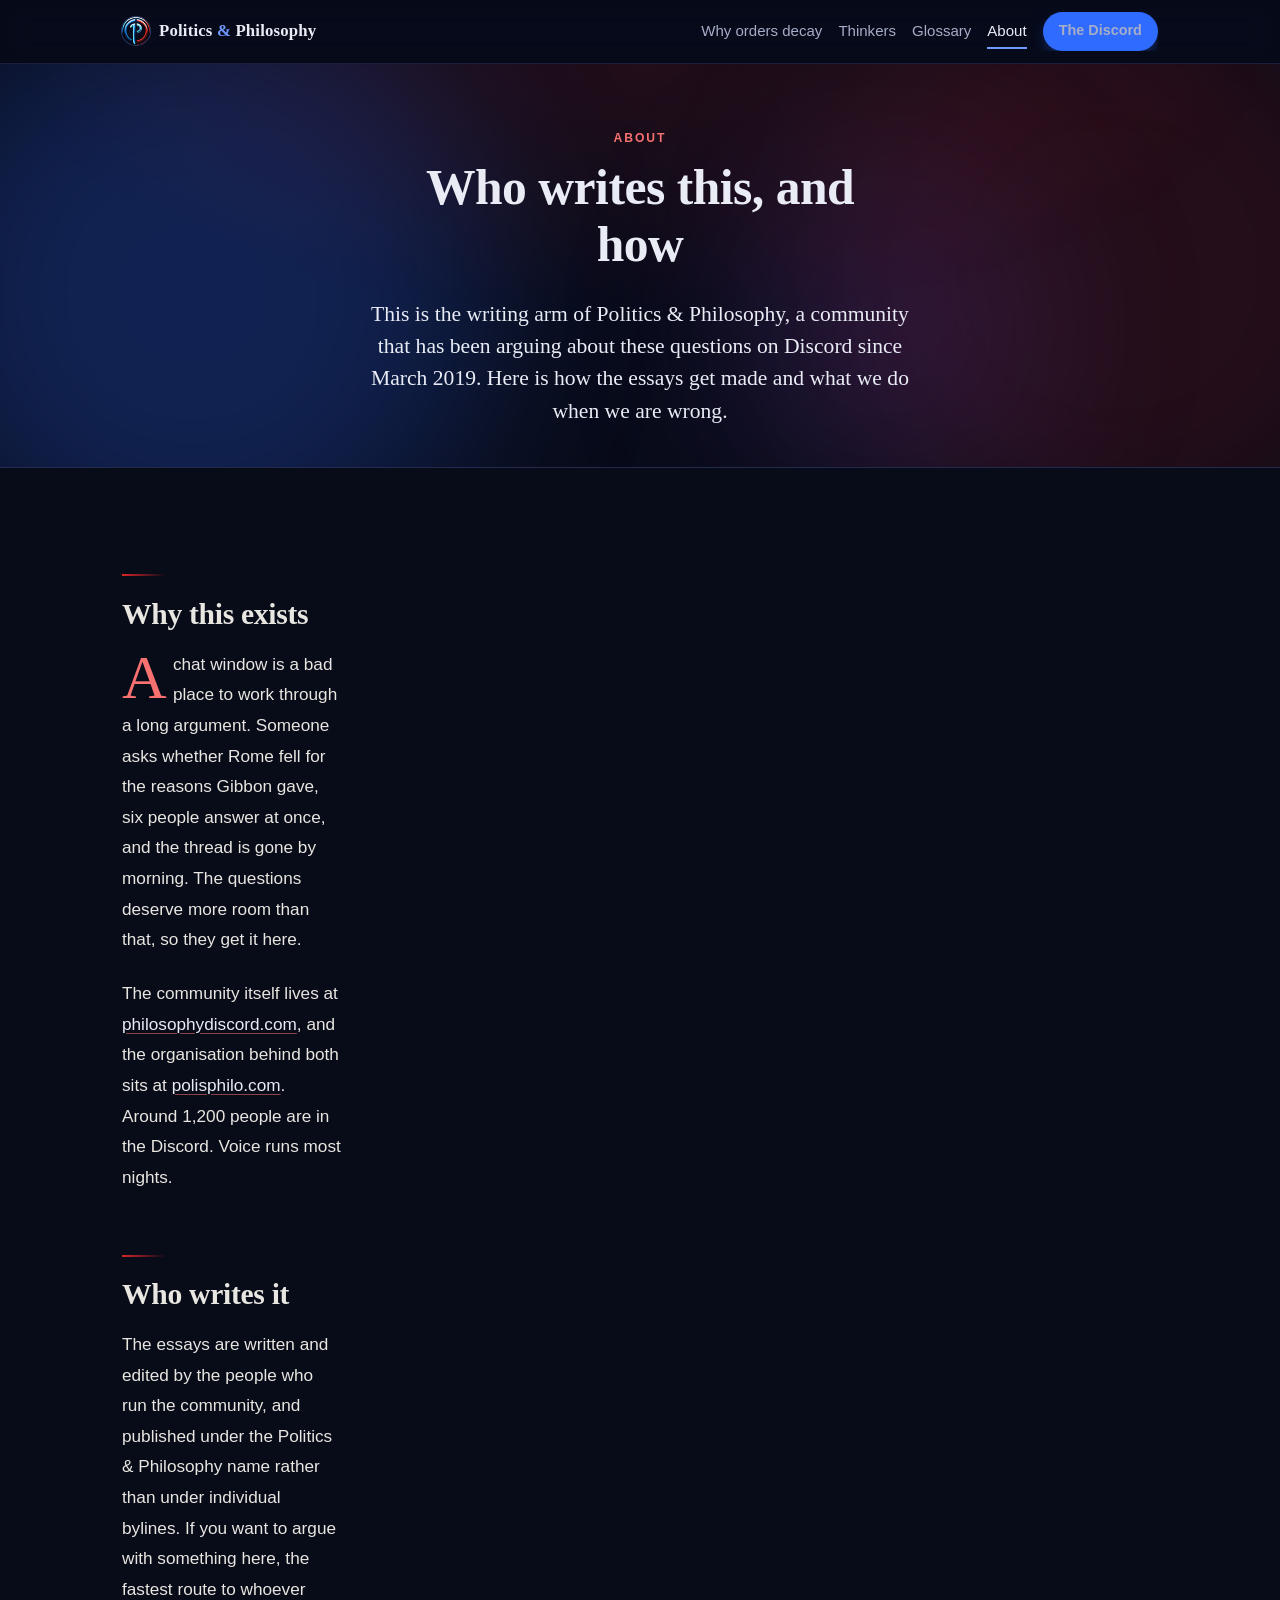
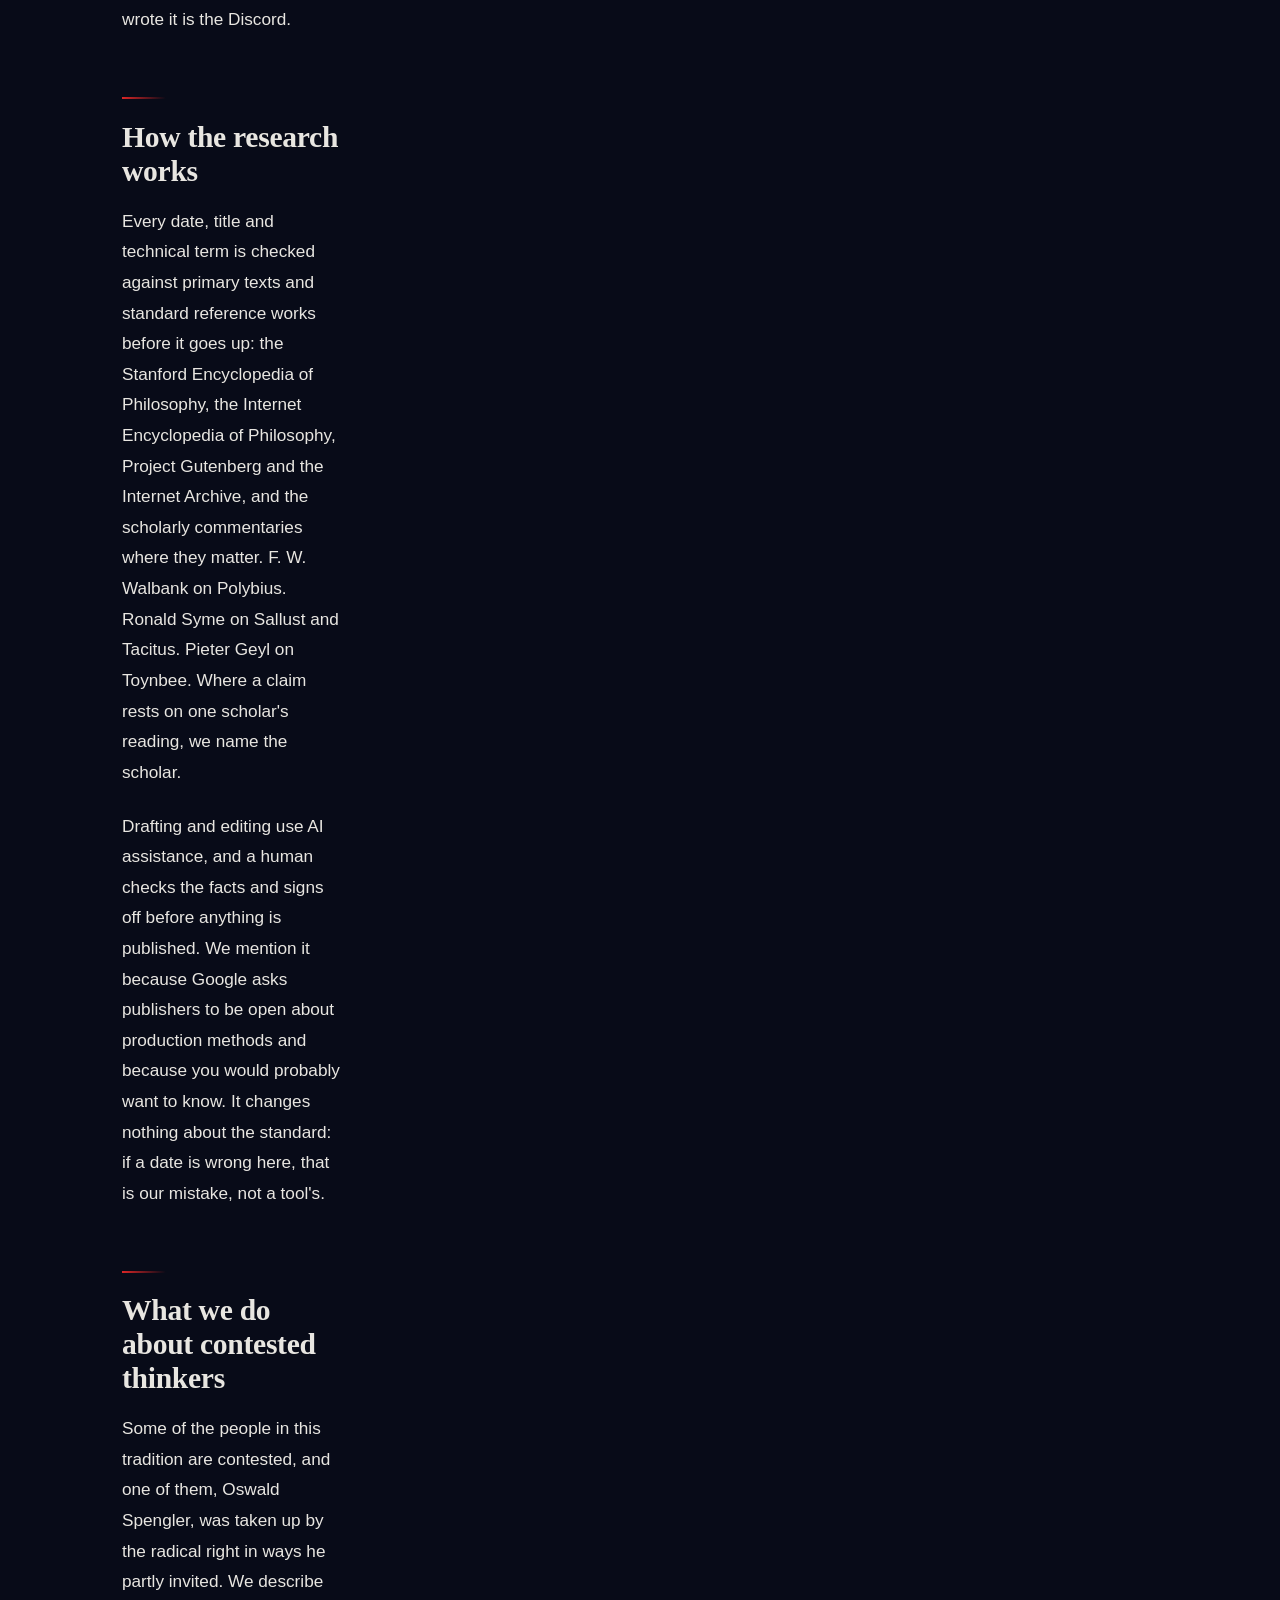
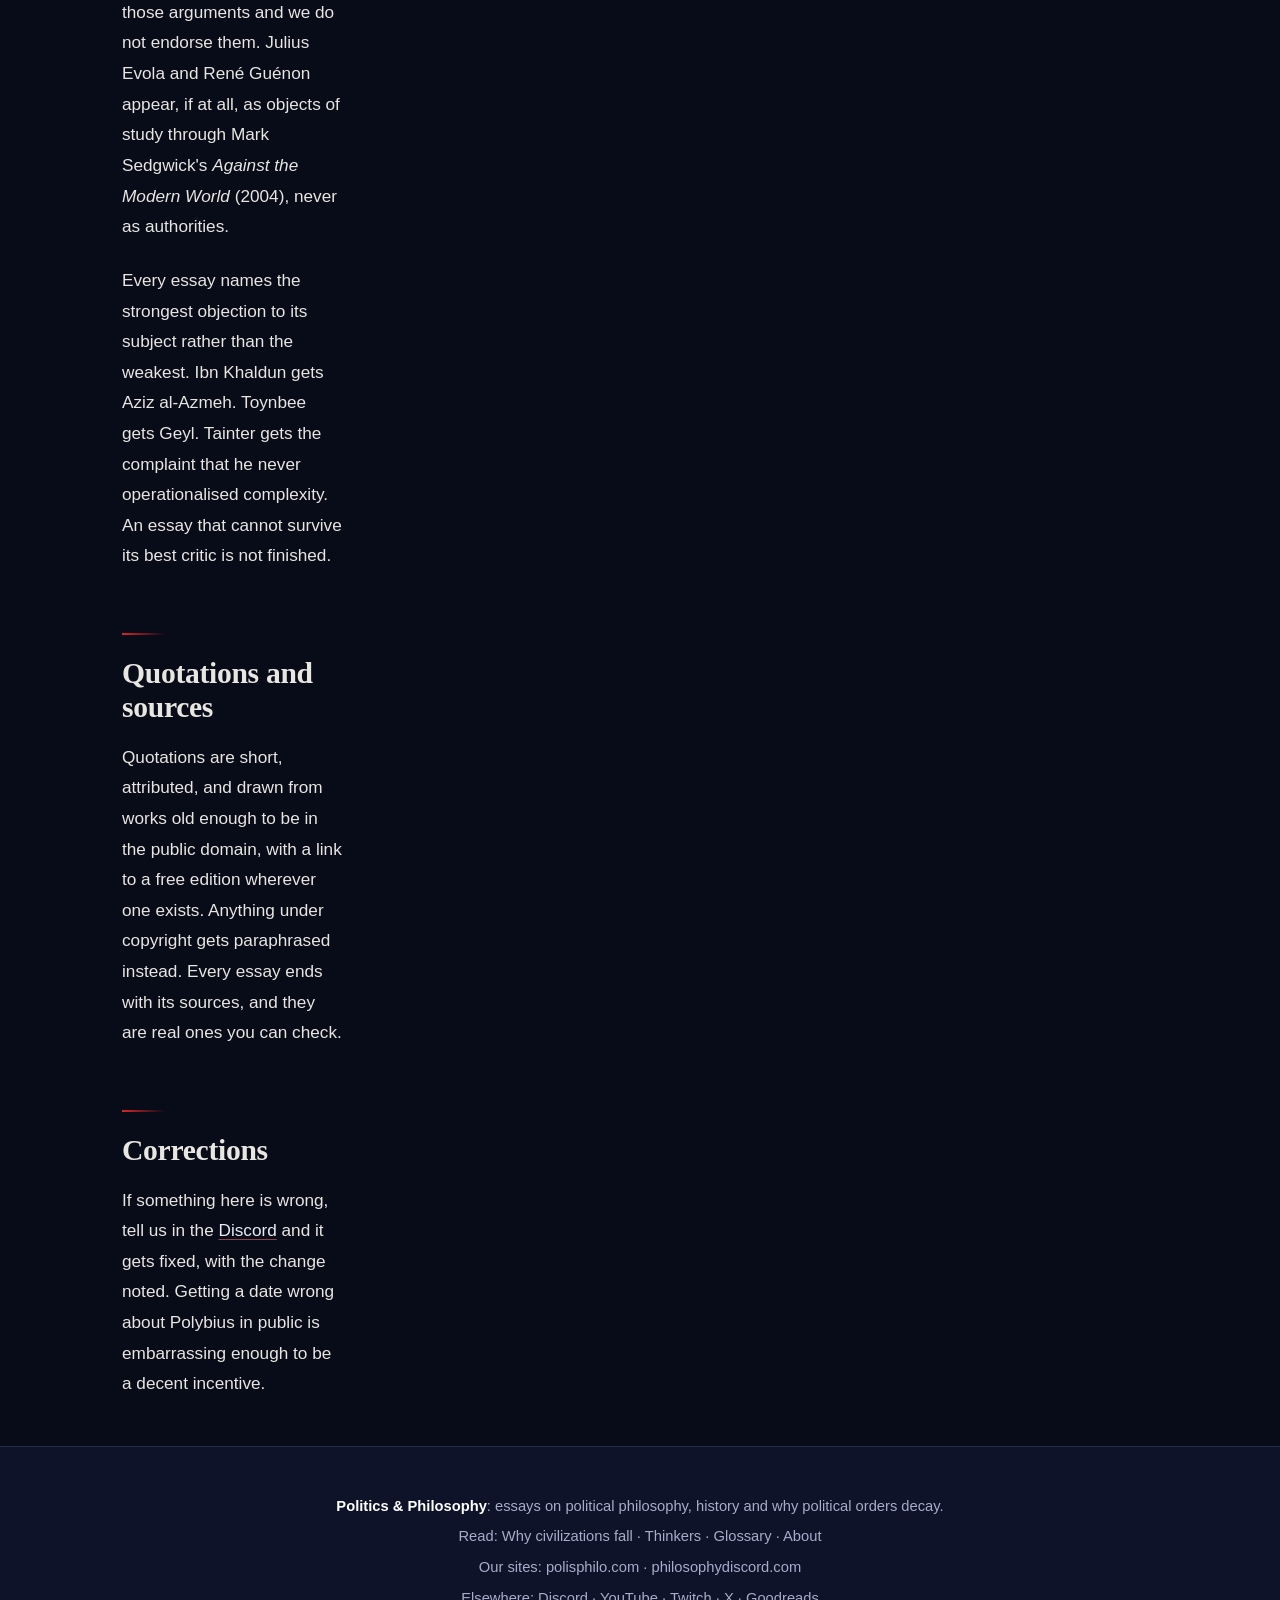
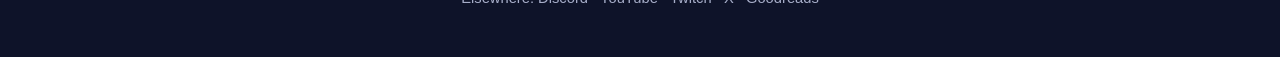
==== commit 885dfd6b: "Proper favicon set so Google shows the mark, not a globe The old favicon was 64x64. Google requires " ====
--- a/about/index.html
+++ b/about/index.html
@@ -25,7 +25,10 @@
 <meta name="twitter:description" content="Who writes this, how the essays are researched and checked, and what we do when a thinker is contested. The publication arm of a Discord community running since 2019.">
 <meta name="twitter:image" content="https://politicsphilosophy.com/og.png">
 
-<link rel="icon" href="/favicon.png" type="image/png">
+<link rel="icon" href="/favicon.ico" sizes="32x32">
+<link rel="icon" href="/favicon-192.png" type="image/png" sizes="192x192">
+<link rel="apple-touch-icon" href="/apple-touch-icon.png">
+<link rel="manifest" href="/site.webmanifest">
 <link rel="stylesheet" href="/style.css">
 <script>document.documentElement.className += ' js';</script>
 <script src="/app.js" defer></script>
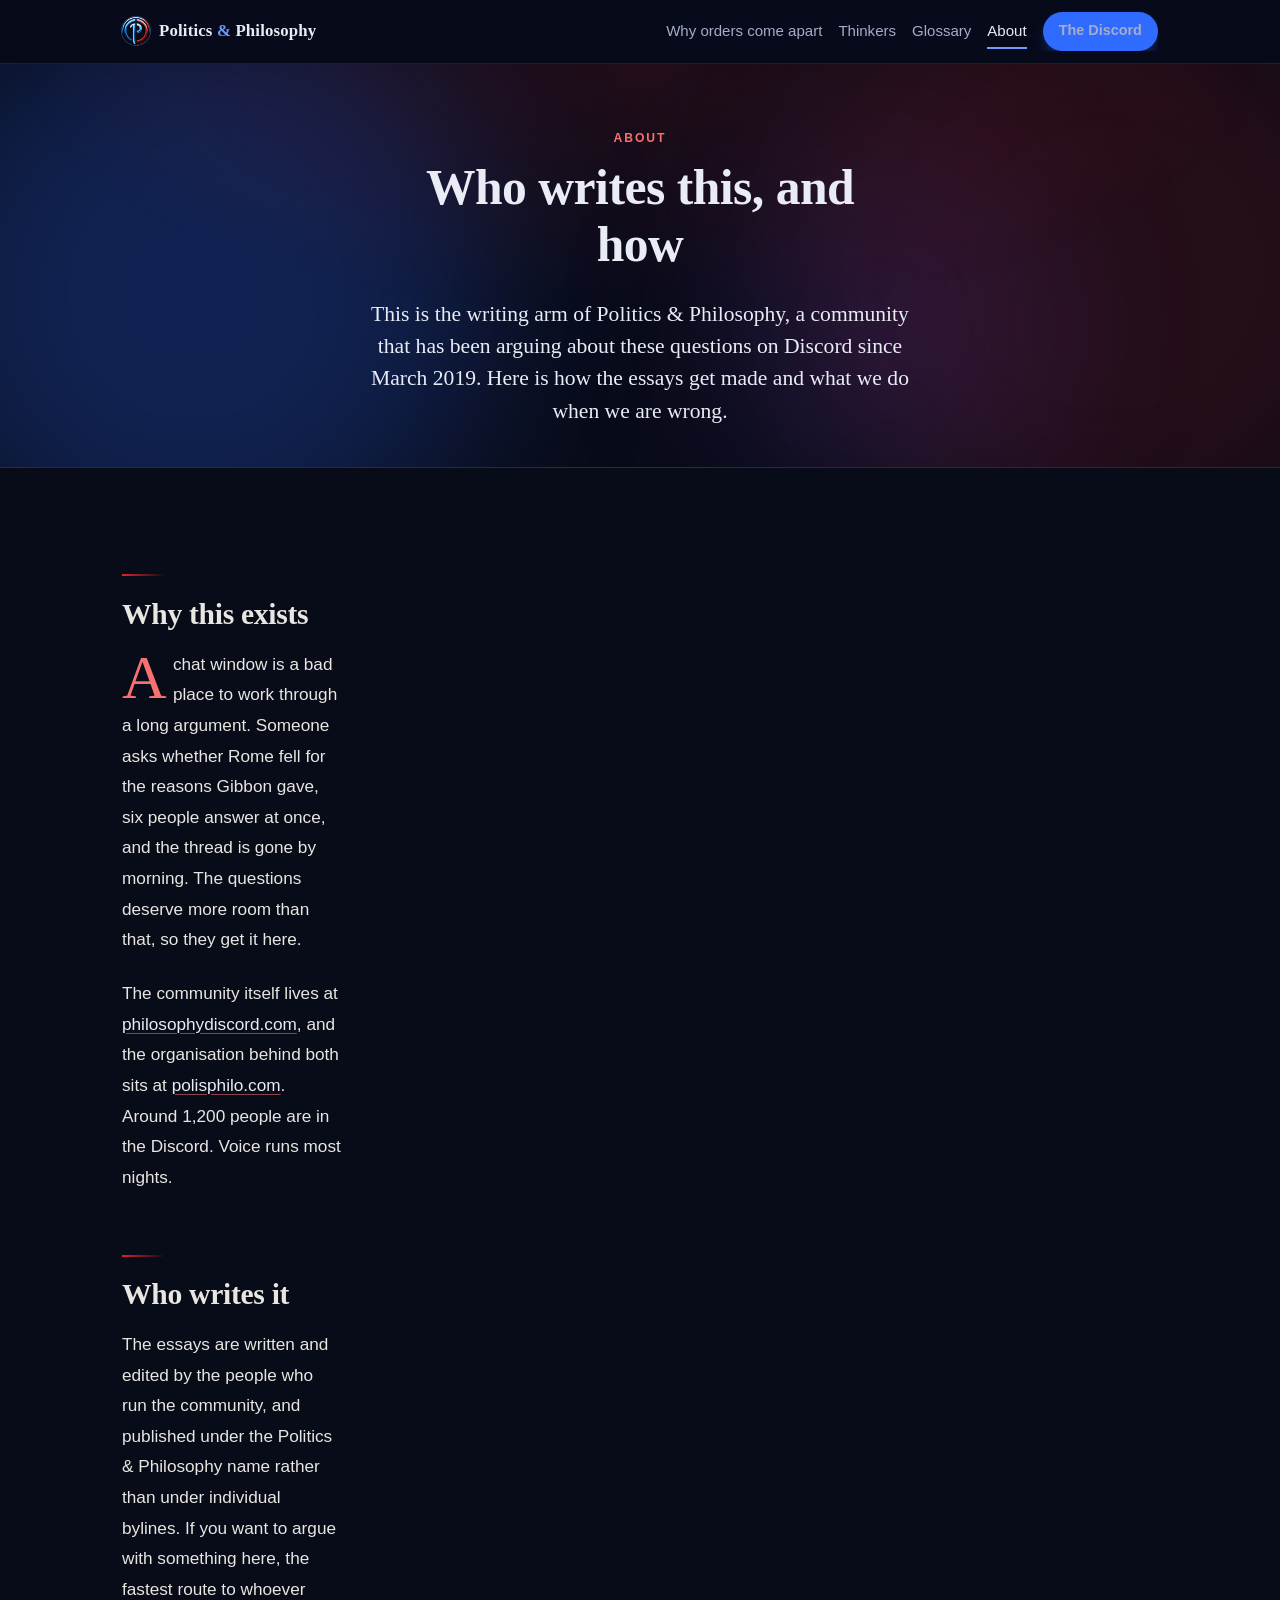
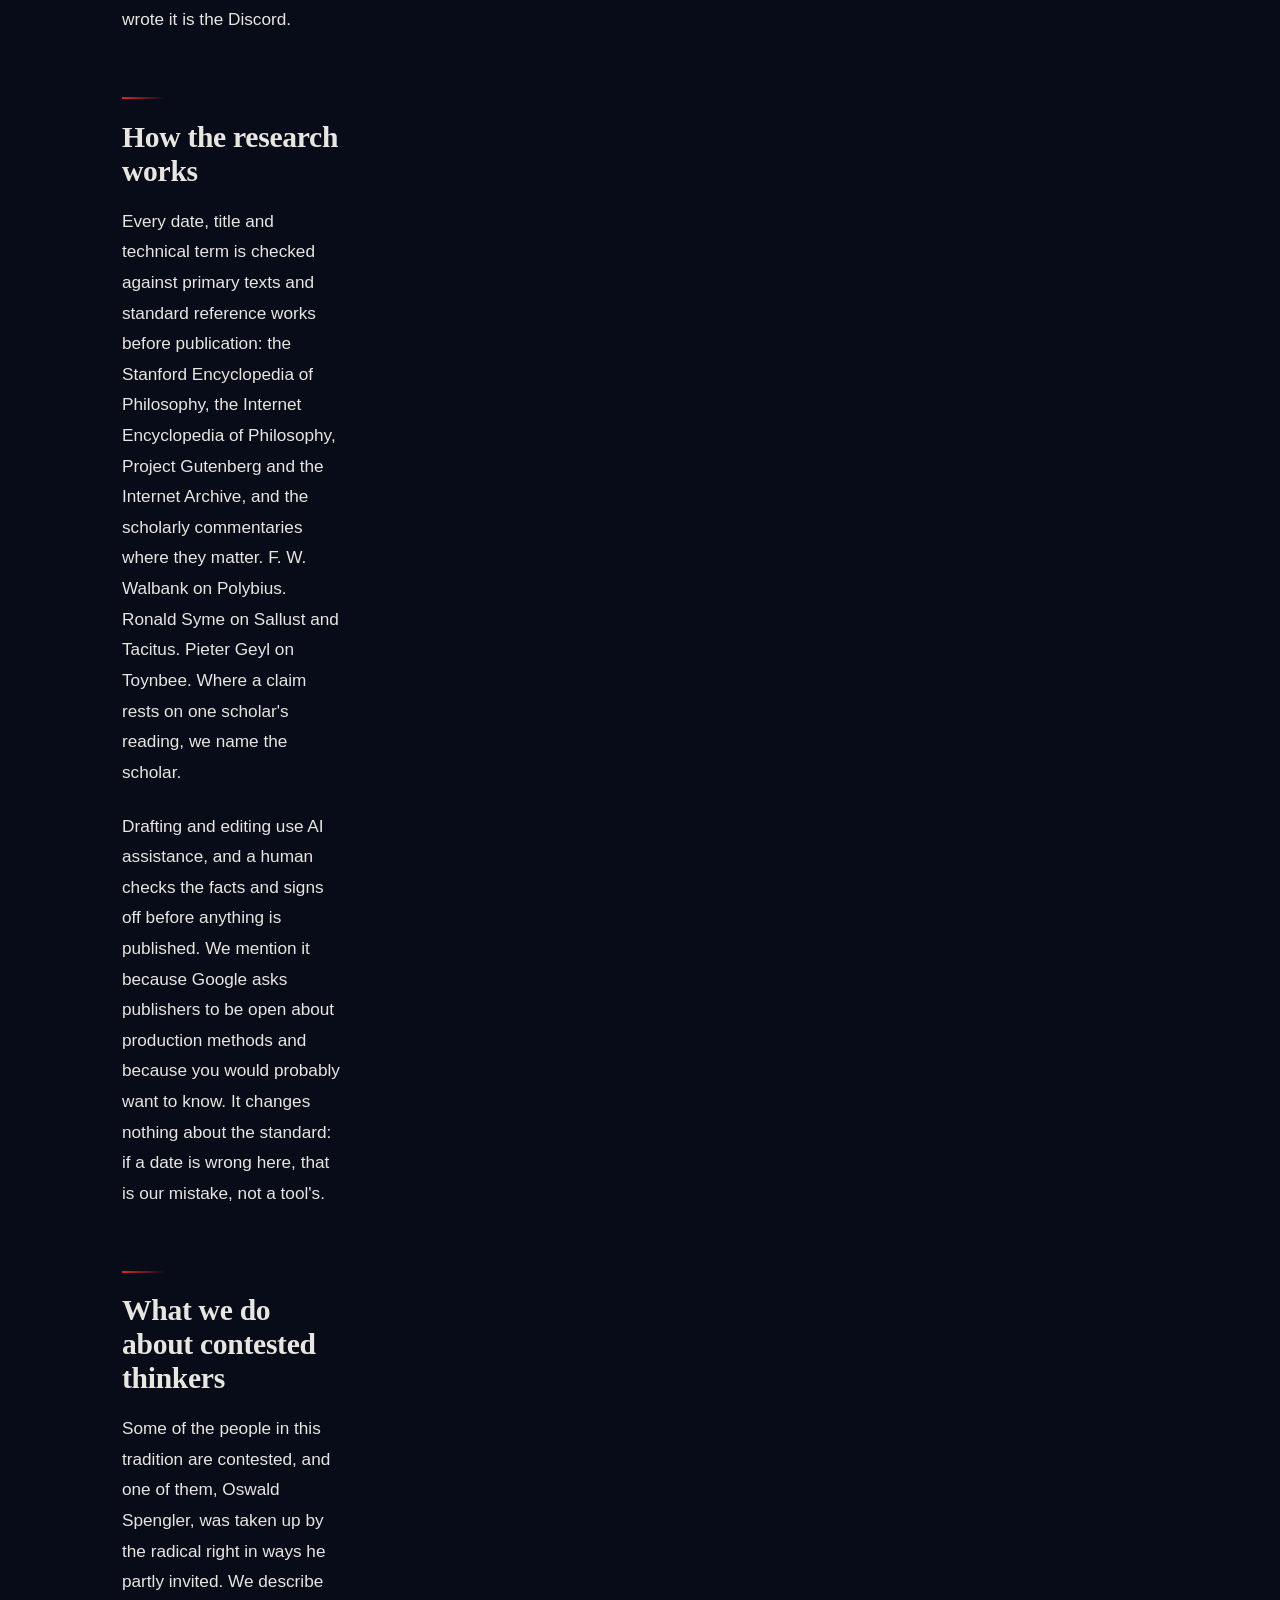
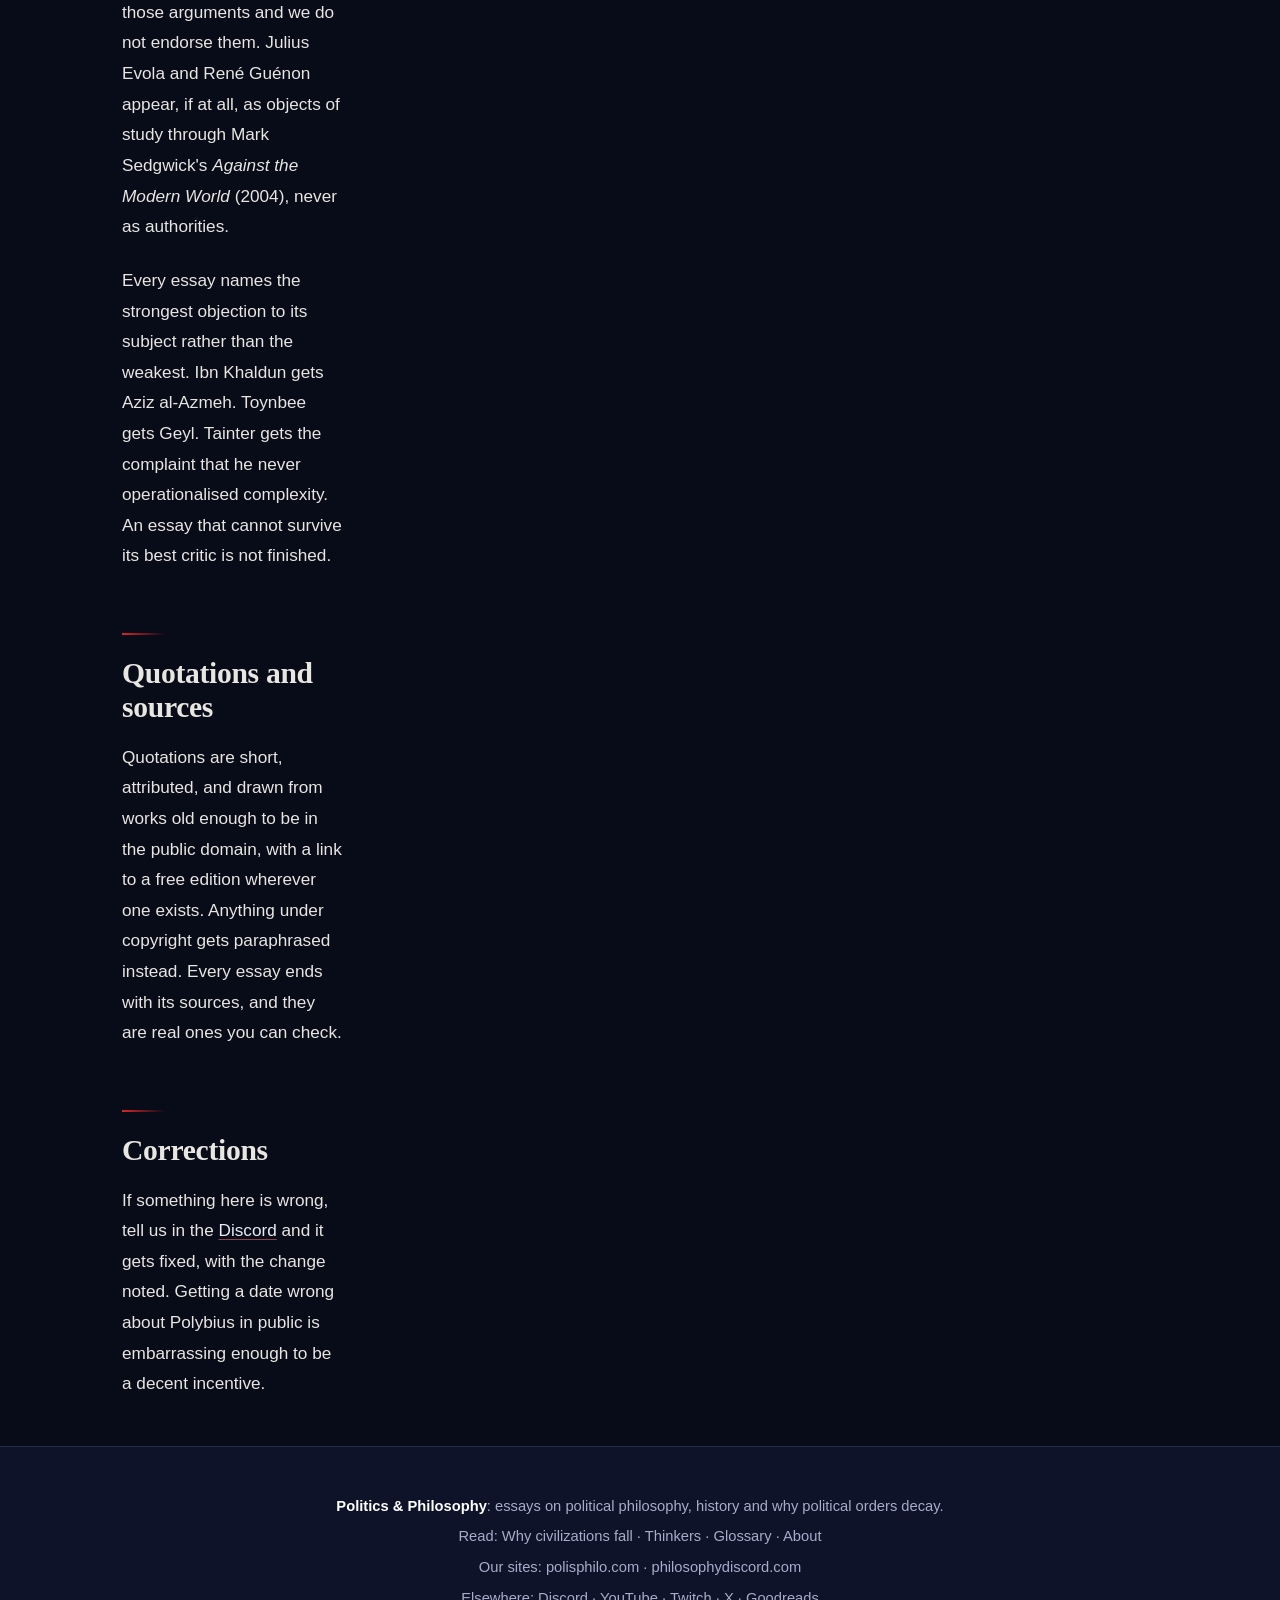
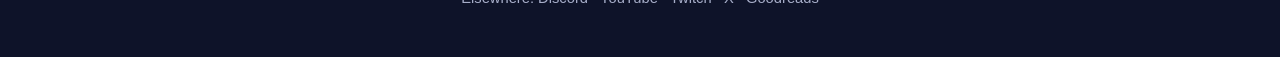
==== commit b640585c: "Apply editorial pass across the essays and navigation Work through the requested line edits on the h" ====
--- a/about/index.html
+++ b/about/index.html
@@ -75,7 +75,7 @@
   <div class="topbar-in">
     <a class="brand" href="/"><img src="/mark.png" alt="" width="28" height="28"> <span>Politics <em>&amp;</em> Philosophy</span></a>
     <div class="site-links">
-      <a href="/why-civilizations-fall/">Why orders decay</a>
+      <a href="/why-civilizations-fall/">Why orders come apart</a>
       <a href="/thinkers/">Thinkers</a>
       <a href="/glossary/">Glossary</a>
       <a href="/about/" aria-current="page">About</a>
@@ -110,7 +110,7 @@
 
       <h2 id="how">How the research works</h2>
       <p>Every date, title and technical term is checked against primary texts and standard reference works
-      before it goes up: the Stanford Encyclopedia of Philosophy, the Internet Encyclopedia of Philosophy,
+      before publication: the Stanford Encyclopedia of Philosophy, the Internet Encyclopedia of Philosophy,
       Project Gutenberg and the Internet Archive, and the scholarly commentaries where they matter. F. W.
       Walbank on Polybius. Ronald Syme on Sallust and Tacitus. Pieter Geyl on Toynbee. Where a claim rests on
       one scholar's reading, we name the scholar.</p>
